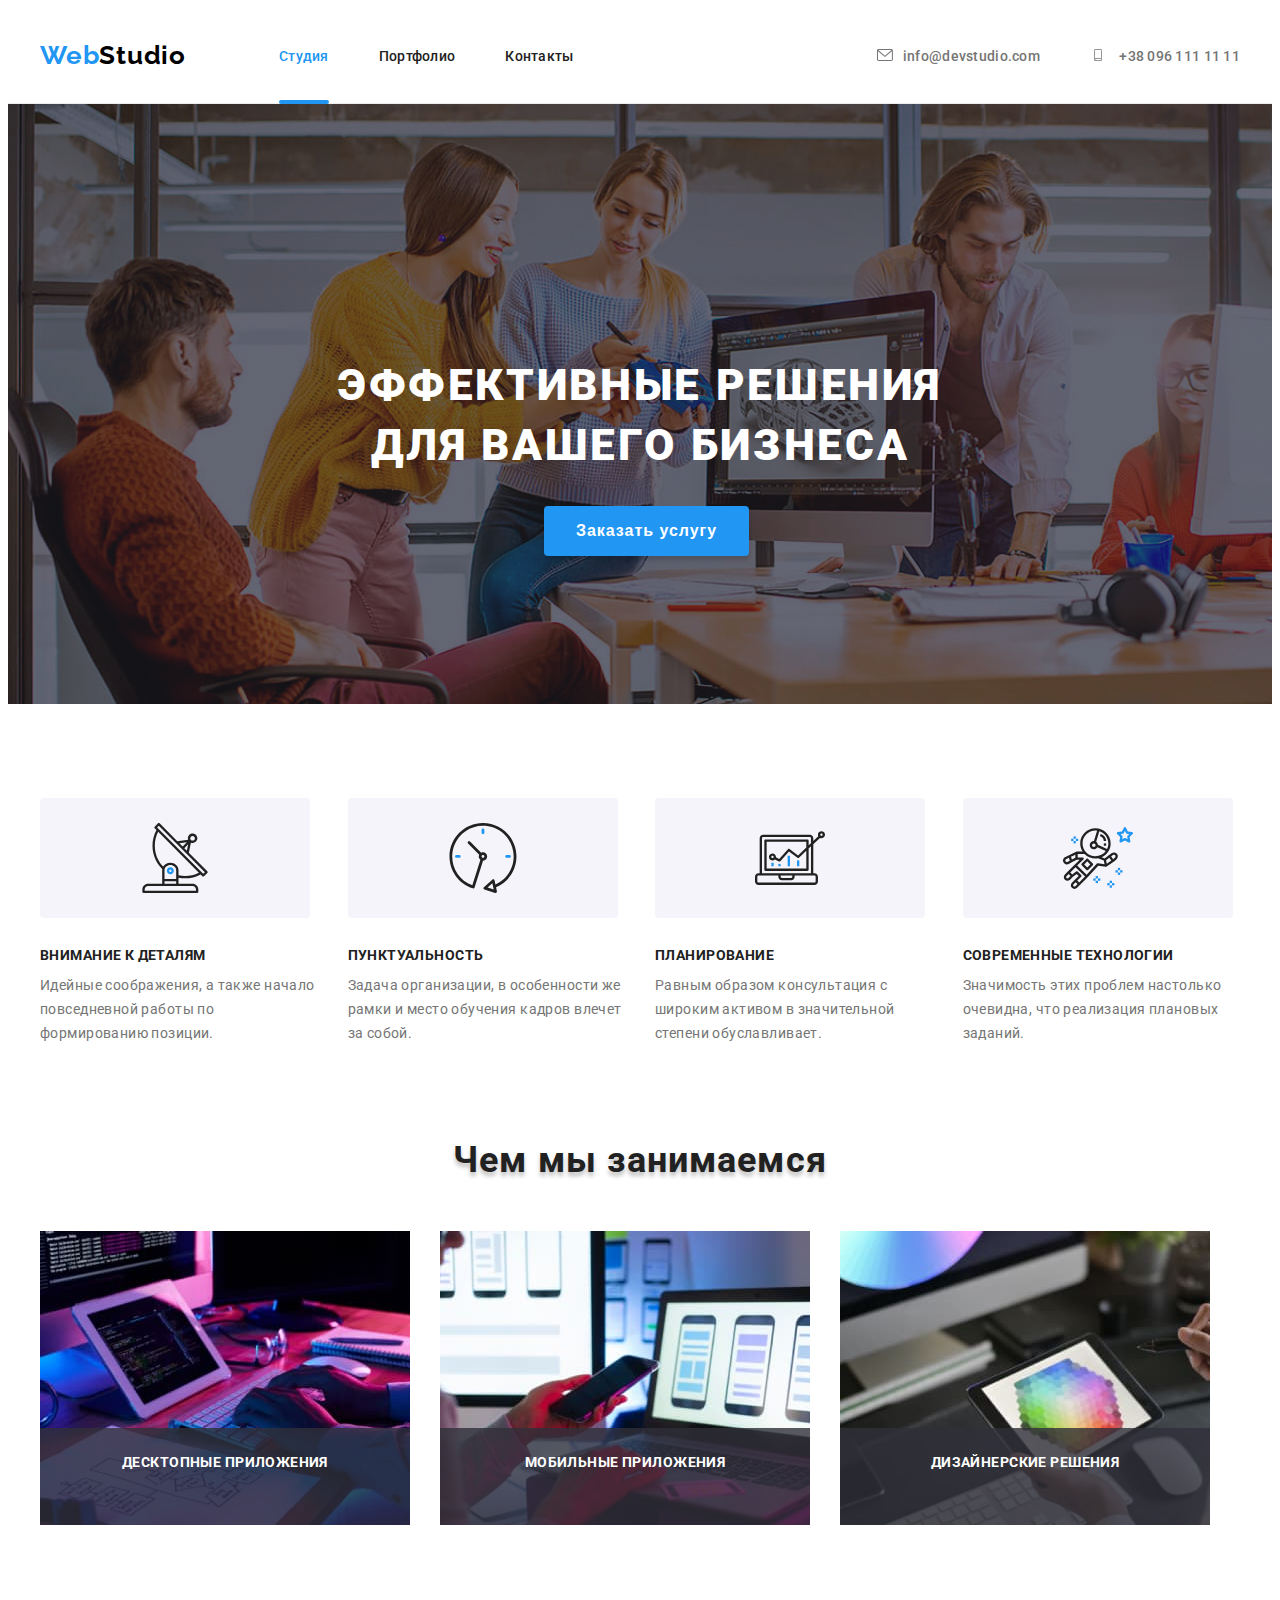
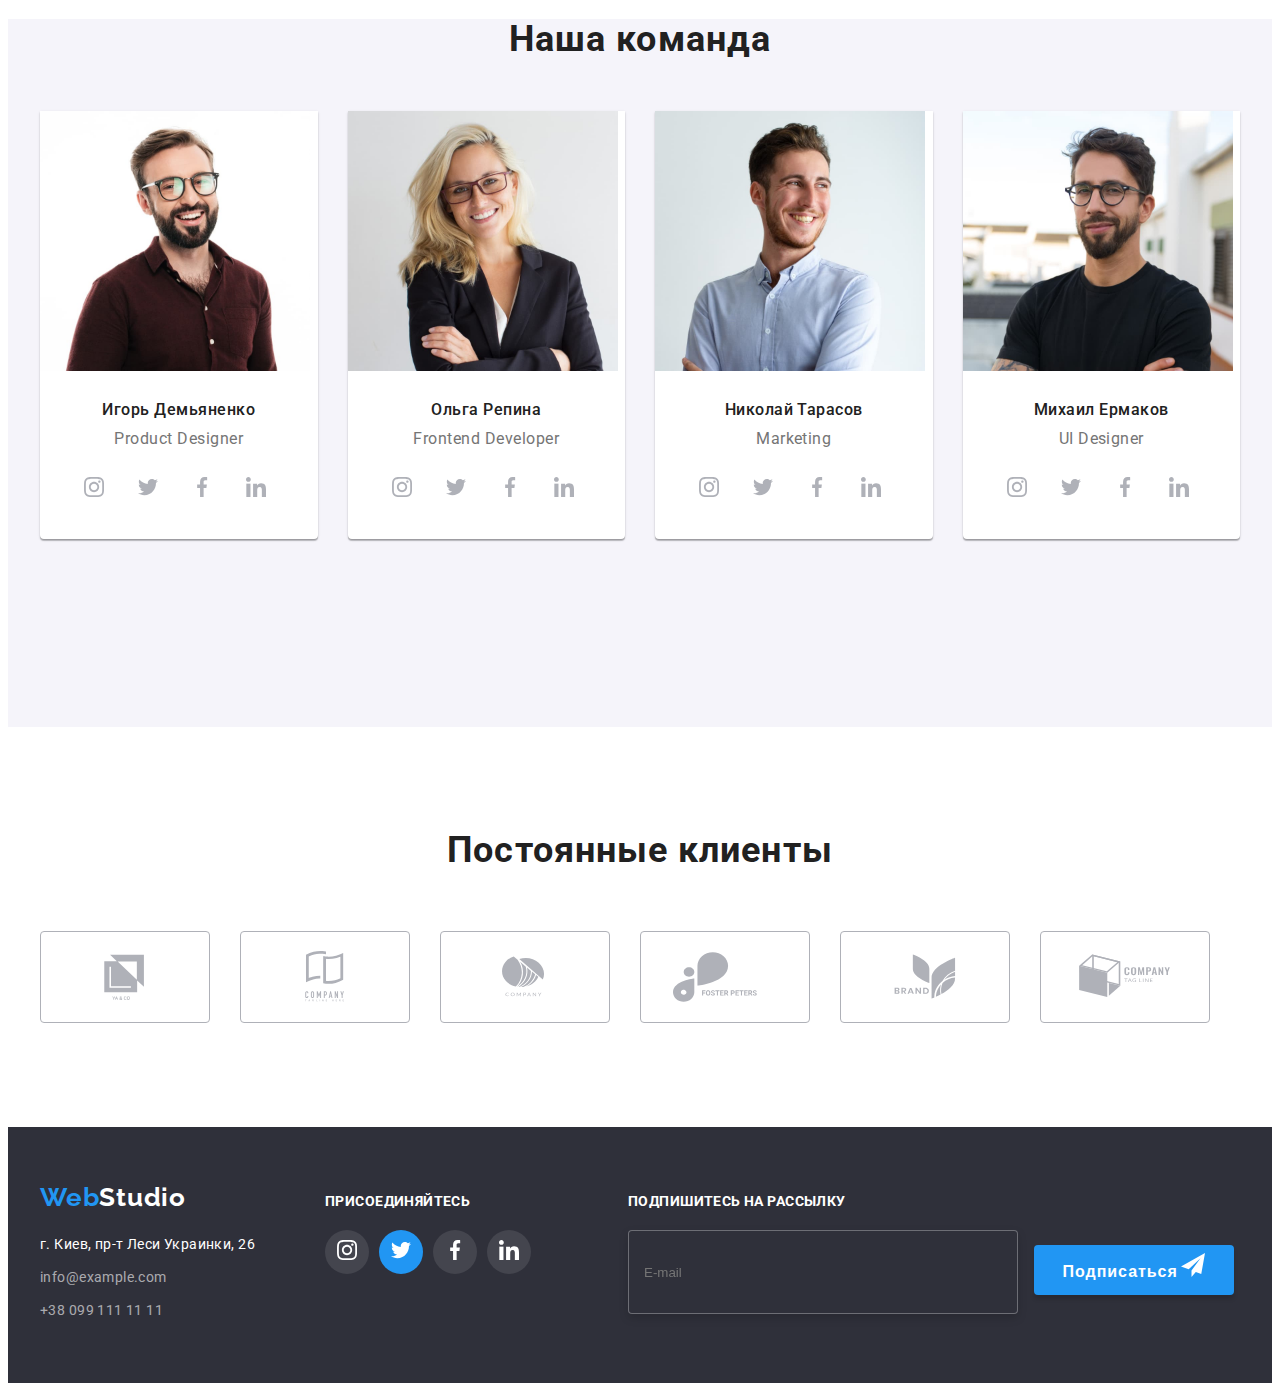
==== index.html @ 4152a985 "adding files" ====
<!DOCTYPE html>
<html lang="ru">
<head>
    <meta charset="UTF-8">
    <meta http-equiv="X-UA-Compatible" content="IE=edge">
    <meta name="viewport" content="width=device-width, initial-scale=1.0">
    <title>Web Studio</title>
<link rel="preconnect" href="https://fonts.gstatic.com">
<link 
    href="https://fonts.googleapis.com/css2?family=Raleway:wght@700&family=Roboto:wght@400;500;700;900&display=swap"
    rel="stylesheet">
    <link rel="stylesheet" href="https://cdnjs.cloudflare.com/ajax/libs/modern-normalize/1.1.0/modern-normalize.min.css"
        
    integrity="sha512-wpPYUAdjBVSE4KJnH1VR1HeZfpl1ub8YT/NKx4PuQ5NmX2tKuGu6U/JRp5y+Y8XG2tV+wKQpNHVUX03MfMFn9Q=="
    crossorigin="anonymous" referrerpolicy="no-referrer" />
    
<link rel="stylesheet" href="./css/styles.css">

</head>

<body>
    <!--HEADER-->
    <div class="page-header">
        <div class="container">
            <header class="header">
                <nav class="main-nav navigation">
                    <a target="_self" class="logo-text link " href="index.html"><span class="logo-color">Web</span>Studio</a>
        
                    <ul class="list menu">
                        <li class="menu-item">
                            <a target="_self" class="menu-link link current portfolio" href="index.html">Студия</a>
                        </li>
                        <li class="menu-item">
                            <a target="_self" class="menu-link link" href="portfolio.html">Портфолио</a>
                        </li>
                        <li class="menu-item">
                            <a target="_self" class="menu-link link" href="#footer">Контакты</a>
                        </li>
        
                    </ul>
        
        
                    <ul class="menu-header-contacts list">
                        
                        <li>
                            <a class="header-contacts menu-header-contacts-email link" href="mailto:info@devstudio.com"><svg
                                    class="contact-icons list" width="16" height="12" style="">
                                    <use href="./images/sprite.svg#icon-list"></use>
                                </svg><span>info@devstudio.com</span>
                            </a>
                            
                        </li>

                        <li>
                            <a class="header-contacts link" href="tel:+380961111111"><svg class="contact-icons list" width="16" height="12"><use href="./images/sprite.svg#icon-smartphone"></use></svg>
                                <span>+38 096 111 11 11</span></a>
                        </li>
                    </ul>
        
        
                </nav>
        
        
            </header>
        </div>

    </div>
    

    <main>
        <!--HEROUS-->
        <div class="herous-background">
            <div class="container">
                <section class="hero">
                    <div class="hero-middle">
                        <h1 class="main-slogan">ЭФФЕКТИВНЫЕ РЕШЕНИЯ ДЛЯ ВАШЕГО БИЗНЕСА</h1>
                        <button class="modal-btn" type="button" data-modal-open>Заказать услугу</button>
                    </div>
                </section>
            
            </div>
        </div>
        
        <!--OUR DISTINCTIVE FEATURES-->
        <div class="container">
            <section>
                <div>
                    <h2 class="visually-hidden">Наши преимущества</h2>
                    <ul class="list features-list">
                        
                        
                        <li class="features-list-item">
                            <div class="features-icon">
                                <svg class="features-icon-1" width="70" height="70" >
                                    <use href="./images/sprite.svg#icon-antenna-1"></use>
                                </svg>
                            </div>
                            <h3 class="features-title">внимание к деталям</h3>
                            <p class="features-text">Идейные соображения, а также начало повседневной работы по формированию позиции.</p>
                        </li>
                        <li class="features-list-item">
                            <div class="features-icon">
                                <svg class="features-icon-1" width="70" height="70">
                                    <use href="./images/sprite.svg#icon-clock-1"></use>
                                </svg>
                            </div>
                            <h3 class="features-title">пунктуальность</h3>
                            <p class="features-text">Задача организации, в особенности же рамки и место обучения кадров влечет за собой.</p>
                        </li>
                        <li class="features-list-item">
                            <div class="features-icon">
                                <svg class="features-icon-1" width="70" height="70">
                                    <use href="./images/sprite.svg#icon-diagram-1"></use>
                                </svg>
                            </div>
                            <h3 class="features-title">планирование</h3>
                            <p class="features-text">Равным образом консультация с широким активом в значительной степени обуславливает.</p>
                        </li>
                        <li class="features-list-item">
                            <div class="features-icon">
                                <svg class="features-icon-1" width="70" height="70">
                                    <use href="./images/sprite.svg#icon-astronaut-1"></use>
                                </svg>
                            </div>
                            <h3 class="features-title">современные технологии</h3>
                            <p class="features-text">Значимость этих проблем настолько очевидна, что реализация плановых заданий.</p>
                        </li>
                    </ul>
                </div>
            </section>

        </div>

        <div class="container">
            <section>
                <!--WHAT WE ARE DOING-->
                <div>
                    <h2 class="activity">Чем мы занимаемся</h2>
                    <ul class="list activity-list">
                        <li class="activity-list-item">
                            <a href="#" class="activity-link link">
                                <div class="activity-front">
                                    <img src="./images/what-are-we-doing/left.jpg" alt="Человек печатает на клавиатуре" width="370" height="294">
                                    <p class="activity-overlay-text">десктопные приложения</p>
                                </div>
                            </a>
                        </li>
                        <li class="activity-list-item">
                            <a href="#" class="activity-link link">
                                <div class="activity-front">
                                    <img src="./images/what-are-we-doing/middle.jpg" alt="Человек держит в руках телефон" width="370" height="294">
                                    <p class="activity-overlay-text">мобильные приложения</p>

                                </div>
                            </a>

                        </li>
                        <li class="activity-list-item">
                            <a href="#" class="activity-link link">
                                <div class="activity-front">
                                    <img src="./images/what-are-we-doing/right.jpg" alt="Человек держит в руках планшет" width="370" height="294">
                                    <p class="activity-overlay-text">дизайнерские решения</p>
                                </div>
                            </a>
                        </li>
                    </ul>
                </div>
            
            </section>
        </div>

        
            <section class="employees">
                <!--OUR TEAM-->
                <div class="container">
                    <h2 class="our-team-tittle">Наша команда</h2>
                    <ul class="masters-list list">
                        <li class="masters-list-item">
                            <img src="./images/our-team/1.jpg" alt="мужчина в очках" width="270" height="260">
                            <h3 class="our-team-name">Игорь Демьяненко</h3>
                            <p class="our-team-post" lang="en">Product Designer</p>
                            <ul class="list our-team-social-social">
                                <li class="our-team-social-link">
                                    <a href="#" class="our-team-social-link">
                                        <svg class="our-team-social-link-icon">
                                            <use href="./images/sprite.svg#icon-instagram-2"></use>
                                        </svg>
                                    </a>
                                </li>
                                <li class="our-team-social-link">
                                    <a href="#" class="our-team-social-link">
                                        <svg class="our-team-social-link-icon">
                                            <use href="./images/sprite.svg#icon-twitter-1"></use>
                                        </svg>
                                    </a>
                                </li>
                                <li class="our-team-social-link">
                                    <a href="#" class="our-team-social-link">
                                        <svg class="our-team-social-link-icon">
                                            <use href="./images/sprite.svg#icon-facebook-1"></use>
                                        </svg>
                                    </a>
                                </li>
                                <li class="our-team-social-link">
                                    <a href="#" class="our-team-social-link">
                                        <svg class="our-team-social-link-icon">
                                            <use href="./images/sprite.svg#icon-linkedin-1"></use>
                                        </svg>
                                    </a>
                                </li>
                            
                            </ul>
                        </li>

                        <li class="masters-list-item">
                            <img src="./images/our-team/2.jpg" alt="девушка в очках" width="270" height="260">
                            <h3 class="our-team-name">Ольга Репина</h3>
                            <p class="our-team-post" lang="en">Frontend Developer</p>
                            <ul class="list our-team-social-social">
                                <li class="our-team-social-link">
                                    <a href="#" class="our-team-social-link">
                                        <svg class="our-team-social-link-icon">
                                            <use href="./images/sprite.svg#icon-instagram-2"></use>
                                        </svg>
                                    </a>
                                </li>
                                <li class="our-team-social-link">
                                    <a href="#" class="our-team-social-link">
                                        <svg class="our-team-social-link-icon">
                                            <use href="./images/sprite.svg#icon-twitter-1"></use>
                                        </svg>
                                    </a>
                                </li>
                                <li class="our-team-social-link">
                                    <a href="#" class="our-team-social-link">
                                        <svg class="our-team-social-link-icon">
                                            <use href="./images/sprite.svg#icon-facebook-1"></use>
                                        </svg>
                                    </a>
                                </li>
                                <li class="our-team-social-link">
                                    <a href="#" class="our-team-social-link">
                                        <svg class="our-team-social-link-icon">
                                            <use href="./images/sprite.svg#icon-linkedin-1"></use>
                                        </svg>
                                    </a>
                                </li>
                            
                            </ul>
                        </li>
                        <li class="masters-list-item">
                            <img src="./images/our-team/3.jpg" alt="мужчина в голубой рубашке" width="270" height="260">
                            <h3 class="our-team-name">Николай Тарасов</h3>
                            <p class="our-team-post" lang="en">Marketing</p>
                            <ul class="list our-team-social-social">
                                <li class="our-team-social-link">
                                    <a href="#" class="our-team-social-link">
                                        <svg class="our-team-social-link-icon">
                                            <use href="./images/sprite.svg#icon-instagram-2"></use>
                                        </svg>
                                    </a>
                                </li>
                                <li class="our-team-social-link">
                                    <a href="#" class="our-team-social-link">
                                        <svg class="our-team-social-link-icon">
                                            <use href="./images/sprite.svg#icon-twitter-1"></use>
                                        </svg>
                                    </a>
                                </li>
                                <li class="our-team-social-link">
                                    <a href="#" class="our-team-social-link">
                                        <svg class="our-team-social-link-icon">
                                            <use href="./images/sprite.svg#icon-facebook-1"></use>
                                        </svg>
                                    </a>
                                </li>
                                <li class="our-team-social-link">
                                    <a href="#" class="our-team-social-link">
                                        <svg class="our-team-social-link-icon">
                                            <use href="./images/sprite.svg#icon-linkedin-1"></use>
                                        </svg>
                                    </a>
                                </li>
                            
                            </ul>
                        </li>
                        <li class="masters-list-item">
                            <img src="./images/our-team/4.jpg" alt="мужчина в очках и футболке" width="270" height="260">
                            <h3 class="our-team-name">Михаил Ермаков</h3>
                            <p class="our-team-post" lang="en">UI Designer</p>
                            <ul class="list our-team-social-social">
                                <li class="our-team-social-link">
                                    <a href="#" class="our-team-social-link">
                                        <svg class="our-team-social-link-icon">
                                            <use href="./images/sprite.svg#icon-instagram-2"></use>
                                        </svg>
                                    </a>
                                </li>
                                <li class="our-team-social-link">
                                    <a href="#" class="our-team-social-link">
                                        <svg class="our-team-social-link-icon">
                                            <use href="./images/sprite.svg#icon-twitter-1"></use>
                                        </svg>
                                    </a>
                                </li>
                                <li class="our-team-social-link">
                                    <a href="#" class="our-team-social-link">
                                        <svg class="our-team-social-link-icon">
                                            <use href="./images/sprite.svg#icon-facebook-1"></use>
                                        </svg>
                                    </a>
                                </li>
                                <li class="our-team-social-link">
                                    <a href="#" class="our-team-social-link">
                                        <svg class="our-team-social-link-icon">
                                            <use href="./images/sprite.svg#icon-linkedin-1"></use>
                                        </svg>
                                    </a>
                                </li>
                            
                            </ul>
                        </li>
                        
                    </ul>
                </div>
            </section>

            <div class="container">
                <section>
                <!--REGULAR-CUSTOMERS-->
                <div class="regular-customers">
                    <h2 class="regular-customers-tittle">Постоянные клиенты</h2>
                    <ul class="list regular-customers-list">
                        <li>
                            <a href="">
                                <svg class="regular-customers-icon regular-customers-border" width="106" height="60"><use href="./images/sprite.svg#icon-ya-and-co"></use></svg>
                            </a>
                        </li>
                        <li>
                            <a href="">
                                <svg class="regular-customers-icon regular-customers-border" width="106" height="60"><use href="./images/sprite.svg#icon-company-tagline"></use></svg>

                            </a>
                        </li>
                        <li>
                            <a href="">
                                <svg class="regular-customers-icon regular-customers-border" width="106" height="60">
                                    <use href="./images/sprite.svg#icon-company-cirkle"></use>
                                </svg>
                            </a>
                        </li>
                        <li>
                            <a href="">
                                <svg class="regular-customers-icon regular-customers-border" width="106" height="60">
                                    <use class="box" href="./images/sprite.svg#icon-group"></use>
                                </svg>
                            </a>
                        </li>
                        <li>
                            <a href="">
                                <svg class="regular-customers-icon regular-customers-border" width="106" height="60">
                                    <use href="./images/sprite.svg#icon-brand">
                                </svg>
                            </a>
                        </li>
                        <li>
                            <a href="">
                                <svg class="regular-customers-icon regular-customers-border" width="106" height="60">
                                    <use href="./images/sprite.svg#icon-company-box">
                                </svg>
                            </a>
                        </li>
                    </ul>








                </div>
                    
                
                </section>

            </div>
            
        
        

    </main>

    <footer id="footer">
        <!--Contact Information-->
        
        <div class="footer-bg">
            <div class="footer-position">
                <div class="delajem-flex container ">
                    <div class="logo-and-contacts">
                        <div class="text-footer">
                            <a class="logo-text-footer link" href="index.html"><span class="logo-color">Web</span>Studio</a>
                
                            <address>
                
                                <ul class="list info-footer">
                
                                    <li class="info-footer-item"><a class="footer-adress-color link"
                                            href="https://goo.gl/maps/4jYSG3tw3BuYqJCy7"><span>г. Киев, пр-т
                                                Леси Украинки, 26</span></a></li>
                
                                    <li class="info-footer-item"><a class="footer-contacts link" href="mailto:">info@example.com</a>
                                    </li>
                
                                    <li class="info-footer-item"><a class="footer-contacts link" href="tel:+380991111111">+38 099 111 11
                                            11</a>
                                    </li>
                
                                </ul>
                
                            </address>
                
                        </div>
                    </div>
                
                    <div class="container-footer">
                        <h2 class="social-list-text">присоединяйтесь</h2>
                        <ul class="social-list-footer">
                            <li class="social-list-footer-link">
                                <a href="#" class="">
                                    <svg class="social-list-footer-icon" width="44" height="44">
                                        <use href="./images/sprite.svg#icon-instagram-2"></use>
                                    </svg>
                                </a>
                            </li>
                            <li class="social-list-footer-link twitter-footer">
                                <a href="#" class="">
                                    <svg class="social-list-footer-icon twitter-footer-icon" width="44" height="44">
                                        <use href="./images/sprite.svg#icon-twitter-1"></use>
                                    </svg>
                                </a>
                            </li>
                            <li class="social-list-footer-link">
                                <a href="#" class="">
                                    <svg class="social-list-footer-icon" width="44" height="44">
                                        <use href="./images/sprite.svg#icon-facebook-1"></use>
                                    </svg>
                                </a>
                            </li>
                            <li class="social-list-footer-link">
                                <a href="#" class="">
                                    <svg class="social-list-footer-icon" width="" height="">
                                        <use href="./images/sprite.svg#icon-linkedin-1"></use>
                                    </svg>
                                </a>
                            </li>
                
                        </ul>
                    </div>
                
                    <div class="footer-send-email">
                        <p class="footer-send-email-text">подпишитесь на рассылку</p>
                        <label class="footer-subscribe-section">
                            <input type="email" class="footer-send-email-input footer-input-text" name="user-name" placeholder="E-mail">
                            <button type="button" class="footer-send-email-button"><span class="footer-btn-text">Подписаться</span>
                                <svg class="footer-subscribe-icon">
                                    <use href="./images/sprite.svg#icon-icon-send"></use>
                                </svg>
                            </button>
                        </label>
                    </div>
                </div>

            </div>
            




        </div>
           
    
    </footer>

    <div class="backdrop is-hidden" data-modal>
        <div class="modal">
            <button type="button" class="close-btn" data-modal-close>
                <svg class="backdrop-modal-btn" width="" height="">
                    <use href="./images/sprite.svg#icon-Vector"></use>
                </svg>

            </button>
           
           
            <form action="#" class="modal-form">
                <p class="modal-form-head">Оставьте свои данные, мы вам перезвоним</p>
                <label class="modal-form-field">
                    Имя
                    <span class="modal-form-input-wrapper">
                        <input type="text" class="modal-form-input" name="user-name" title="Имя должно содержать символы кириллицы или латиницы" pattern="[a-zA-Zа-яёА-ЯЁ]+" minlength="2" required>
                        <svg class="modal-form-icon" width="" height="">
                            <use href="./images/sprite.svg#icon-Vector-5"></use>
                        </svg>
                    </span>
                    
                </label>
                <label class="modal-form-field">
                    Телефон
                    <span class="modal-form-input-wrapper">
                        <input type="tel" class="modal-form-input" name="user-name" 
                        pattern="[0-9]{3}[0-9]{2}-[0-9]-{2}" title="096-000-00-00" required>
                        <svg class="modal-form-icon" width="" height="">
                            <use href="./images/sprite.svg#icon-Vector-3"></use>
                        </svg>
                    </span>
                    
                </label>
                <label class="modal-form-field">
                     Почта
                    <span class="modal-form-input-wrapper ">
                        
                            <input type="email" class="modal-form-input" name="email">
                                <svg class="modal-form-icon" width="" height="">
                                    <use href="./images/sprite.svg#icon-Vector-4"></use>
                                </svg>
                    </span>
                    
                </label>
                <label class="modal-form-field">
                    Комментарий
                    <textarea class="modal-form-message" name="user-message" placeholder="Введите текст"></textarea>
                </label>
            
                    
                <input type="checkbox" class="modal-form-checkbox visually-hidden" id="accept-policy">
                <label for="accept-policy" class="modal-form-checkbox-label">Соглашаюсь с рассылкой и принимаю&nbsp;<a href="#" class="modal-form-label-link">Условия договора</a></label>

                <button type="submit" class="modal-form-btn"><span class="modal-form-btn-send">Отправить</span></button>
            

            </form>




        </div>
        
    </div>

    <script src="./js/modal.js"></script>
</body>


</html>
---- css/styles.css ----
:root {
  --main-font: "Roboto", sans-serif;
  --secondary-font: "Raleway", sans-serif;
  --basic-color: #212121;
  --accent-color: #2196f3;
}

h1,
h2,
h3,
h4,
h5,
h6,
p {
  margin-top: 0;
  margin-bottom: 0;
}

img {
  display: block;
  max-width: 100%;
  height: auto;
}

ul,
ol {
  margin-top: 0;
  margin-bottom: 0;
  padding-left: 0;
}

.list {
  list-style: none;
}

.link {
  text-decoration: none;
}

body {
  font-family: "Roboto", sans-serif;
}

.container {
  width: 1200px;
  margin-left: auto;
  margin-right: auto;
  padding-left: 15px;
  padding-right: 15px;
}

.border {
  border-bottom: 1px solid #eeeeee;
  box-sizing: border-box;
}

/*===Header==*/

.header {
  padding-top: 32px;
  padding-bottom: 32px;
}

.page-header {
  border-bottom: 1px solid #ececec;
}

.navigation {
  display: flex;
  align-items: center;
}
.menu {
  display: flex;
  align-items: center;
  margin-top: ;
}

.logo-text {
  font-family: var(--secondary-font);
  font-weight: 700;
  font-size: 26px;
  line-height: 1.19;
  /* identical to box height */
  letter-spacing: 0.03em;
  color: #000000;
  margin-right: 93px;
}

.logo-color {
  color: #2196f3;
}

.menu-link {
  font-weight: 500;
  font-size: 14px;
  line-height: 1.14;
  letter-spacing: 0.02em;

  color: #212121;
}

.menu-link.current {
  color: var(--accent-color);
}
.menu-link:hover,
.menu-link:focus {
  color: var(--accent-color);
  transition: transform 250ms cubic-bezier(0.4, 0, 0.2, 1);
}

.menu-item {
  margin-right: 50px;
}

.menu-header-contacts {
  display: flex;
  align-items: center;
  margin-left: auto;
}

.menu-header-contacts-email {
  padding-right: 50px;
}

.contact-icons {
  margin-right: 10px;
}

.header-contacts {
  font-weight: 500;
  font-size: 14px;
  line-height: 1.14;
  letter-spacing: 0.02em;
  color: #757575;
  padding-left: ; /*==150;==*/
}

.header-contacts:hover,
.header-contacts:focus {
  color: var(--accent-color);
  transition: transform 250ms cubic-bezier(0.4, 0, 0.2, 1);
}

.portfolio {
  position: relative;
}

.portfolio::after {
  position: absolute;
  bottom: -40px;
  content: "";
  background: #2196f3;
  display: block;
  width: 100%;
  height: 4px;
  border-radius: 2px;
}

/*====END HEADER====*/

/*====HEROUS====*/

.herous-background {
  background-color: ;
  background-image: linear-gradient(
      rgba(47, 48, 58, 0.4),
      rgba(47, 48, 58, 0.4)
    ),
    url(../images/header/bg.jpg);
  height: 600px;
  background-size: cover;
}

.hero-middle {
  display: block;
  flex-wrap: wrap;
  padding-top: 252px;
  padding-left: 252px;
}

.main-slogan {
  font-weight: 900;
  font-size: 44px;
  line-height: 1.36;
  /* or 136% */
  letter-spacing: 0.06em;
  text-transform: uppercase;
  color: #ffffff;
  width: 696px;
  text-align: center;
}

.modal-btn {
  background: #2196f3;
  box-shadow: 0px 4px 4px rgba(0, 0, 0, 0.15);
  border-radius: 4px;
  border: hidden;
  font-weight: 700;
  font-size: 16px;
  line-height: 1.87;
  /* identical to box height, or 187% */
  align-items: center;
  padding: 10px 32px;
  letter-spacing: 0.06em;
  cursor: pointer;
  justify-content: ;
  color: #ffffff;
  margin-left: 252px;
  margin-top: 30px;
}

/*===MODAL FORM===*/

.modal-form {
  padding: 40px;
  display: flex;
}

.modal-form {
  flex-direction: column;
}

.modal-form-head {
  font-family: Roboto;
  font-weight: 700;
  font-size: 20px;
  line-height: 1.15;
  text-align: center;
  letter-spacing: 0.03em;
  margin-bottom: 12px;

  color: #212121;
}

.modal-form-input-wrapper {
  position: relative;
  margin-top: 4px;
  display: block;
}

.modal-form-input {
  width: 100%;
  border: 1px solid rgba(33, 33, 33, 0.2);
  border-radius: 4px;
  height: 40px;
  padding-left: 42px;
  transition: transform 250ms cubic-bezier(0.4, 0, 0.2, 1);
}

.modal-form-input:focus {
  outline: none;
  border-color: #2196f3;
  transition: transform 250ms cubic-bezier(0.4, 0, 0.2, 1);

}

.modal-form-field {
  font-weight: 400;
  font-size: 12px;
  line-height: 1.66;
  /* identical to box height */
  letter-spacing: 0.01em;
  margin-bottom: 10px;
  position: relative;

  color: #757575;
}

.modal-form-input-link {
  display: flex;
  width: 18px;
  height: 18px;
  align-items: center;
  justify-content: center;
  border: inherit;
  background-color: #ffffff;
}

.modal-form-icon {
  display: block;
  width: 12px;
  height: 12px;
  position: absolute;
  top: 50%;
  left: 12px;
  transform: translateY(-50%);
  transition: transform 250ms cubic-bezier(0.4, 0, 0.2, 1);
}

.modal-form-input:focus + .modal-form-icon {
  fill: var(--accent-color);
  transition: transform 250ms cubic-bezier(0.4, 0, 0.2, 1);

}

.modal-form-message {
  width: 100%;
  height: 120px;
  margin-top: 4px;
  border: 1px solid rgba(33, 33, 33, 0.2);
  border-radius: 4px;
  padding: 12px 16px;
  resize: none;
}

.modal-form-message {
  outline: none;
  border-color: var(--accent-color);
  transform 250ms cubic-bezier(0.4, 0, 0.2, 1);
}

.modal-form-message::placeholder{
  color: #ffffff;
}

.modal-form-message::focus{
  outline: none;
  border-color: var(--accent-color);
  transition: transform 250ms cubic-bezier(0.4, 0, 0.2, 1);

}

.modal-form-checkbox:checked + .modal-form-checkbox-label::before{
  background-image: url(../images/svg/svg-icons/icon\ check.svg) ;
  width: 16px;
  height: 15px;
  border: inherit;
  outline: 2px solid rgb(64, 64, 114);

  
}

.visually-hidden {
  position: absolute !important;
  clip: rect(1px 1px 1px 1px); /* IE6, IE7 */
  clip: rect(1px, 1px, 1px, 1px);
  padding: 0 !important;
  border: 0 !important;
  height: 1px !important;
  width: 1px !important;
  overflow: hidden;
}

.modal-form-checkbox:focus + .modal-form-checkbox-label::before{
  outline: 2px solid rgb(143, 143, 219);
  transition: transform 250ms cubic-bezier(0.4, 0, 0.2, 1);

}


.modal-form-checkbox-label::before{
  display: block;
  width: 16px;
  height: 15px;
  border: 1px solid #303030;  
  cursor: pointer;
  content: "";
  margin-right: 10px;
} 

.modal-form-checkbox-label{
  display: flex;
  font-size: 12px;
  align-items: center;
  margin-bottom: 20px;

}

.modal-form-btn{
  position: relative;
  left: 50%;
  transform: translate(-50%,0);
  background: #2196F3;
  box-shadow: 0px 4px 4px rgba(0, 0, 0, 0.15);
  width: 200px;
  height: 50px;
  border-radius: 4px;
  border: inherit;
}

.modal-form-btn-send{
  font-style: 400;
  font-weight: bold;
  font-size: 16px;
  line-height:1.85;
  /* identical to box height, or 187% */
  letter-spacing: 0.06em;

  color: #FFFFFF;
}




/*====END HEROUS====*/

/*====MAIN SECTION====*/

/*====FEATURES SECTION====*/

.features-list {
  display: flex;
  flex-wrap: wrap;
  margin-left: -30px;
}

.features-icon {
  display: flex;
  align-items: center;
  justify-content: center;
  width: 270px;
  height: 120px;
  background: #f5f4fa;
  border-radius: 4px;
}

.features-icon-1 {
}

.features-list-item {
  flex-basis: calc(100% / 4 - 30px);
  margin-left: 30px;
  margin-top: 94px;
}

.features-title {
  margin-top: 30px;
  font-weight: 700;
  font-size: 14px;
  line-height: 1.14;
  letter-spacing: 0.03em;
  text-transform: uppercase;

  color: #212121;
}

.features-text {
  font-weight: 400;
  font-size: 14px;
  line-height: 1.71;
  /* or 171% */
  letter-spacing: 0.03em;
  margin-top: 10px;

  color: #757575;
}

/*====END FEATURES SECTION====*/

/*====WHAT WE ARE DOING====*/

.activity-list {
  display: flex;
  margin-left: -30px;
  margin-top: -50px;
}

.activity-list-item {
  flex-basis: calc((100%-90px) / 3);
  margin-left: 30px;
  margin-top: 50px;
  display: block;
}

.activity {
  position: relative;
  font-weight: 700;
  font-size: 36px;
  line-height: 1.16;
  text-align: center;
  letter-spacing: 0.03em;
  margin-bottom: 50px;
  margin-top: 94px;

  color: #212121;
  text-shadow: 0px 4px 4px rgba(0, 0, 0, 0.25);
}

.activity-link {
}

.activity-front {
  position: relative;
}

.activity-overlay-text {
  background: rgba(47, 48, 58, 0.8);

  font-weight: 700;
  font-size: 14px;
  line-height: 1.14;
  text-align: center;
  letter-spacing: 0.03em;
  text-transform: uppercase;

  color: #ffffff;

  position: absolute;
  height: 100%;
  width: 100%;
  overflow: auto;
  padding-top: 27px;

  bottom: 0;
  left: 0;
  height: 70px;
  width: 370px;
}

/*====OUR TEAM SECTION====*/

.employees {
  background-color: #f5f4fa;
  height: 708px;
}

.masters-list {
  display: flex;
  flex-wrap: wrap;
  margin-left: -30px;
  margin-top: -50px;
}

.masters-list-item {
  flex-basis: calc((100% - 120px) / 4);
  margin-left: 30px;
  margin-top: 50px;
  box-shadow: 0px 1px 3px rgba(0, 0, 0, 0.12), 0px 1px 1px rgba(0, 0, 0, 0.14),
    0px 2px 1px rgba(0, 0, 0, 0.2);
  border-radius: 0px 0px 4px 4px;
  background-color: #ffffff;
  height: 428px;
}

.our-team-tittle {
  font-weight: 700;
  font-size: 36px;
  line-height: 1.16;
  text-align: center;
  letter-spacing: 0.03em;
  margin-bottom: 50px;
  margin-top: 94px;

  color: #212121;
}

.our-team-name {
  font-weight: 500;
  font-size: 16px;
  line-height: 1.18;
  /* identical to box height */
  text-align: center;
  letter-spacing: 0.03em;
  padding-top: 30px;

  color: #212121;
}

.our-team-post {
  font-weight: 400;
  font-size: 16px;
  line-height: 1.18;
  /* identical to box height */
  text-align: center;
  letter-spacing: 0.03em;
  padding-top: 10px;

  color: #757575;
}

.our-team-social-social {
  display: flex;
  margin-top: 16px;
  width: 206px;
  margin-left: 32px;
  justify-content: space-between;
}
.our-team-social-link-icon {
  width: 20px;
  height: 20px;
  fill: #afb1b8;
}

.our-team-social-link {
  display: flex;
  width: 44px;
  height: 44px;
  align-items: center;
  justify-content: center;
  border-radius: 50%;
  background-color: #ffffff;
}

.our-team-social-link:hover,
.our-team-social-link:focus {
  background-color: #2196f3;
  transition: transform 250ms cubic-bezier(0.4, 0, 0.2, 1);
}

.our-team-social-link :hover .our-team-social-link-icon,
.our-team-social-link:focus .our-team-social-link-icon {
  fill: white;
  transition: transform 250ms cubic-bezier(0.4, 0, 0.2, 1);
}

.regular-customers-tittle {
  font-style: var(--main-font);
  font-style: normal;
  font-weight: 700;
  font-size: 36px;
  line-height: 1.66;
  text-align: center;
  letter-spacing: 0.03em;
  margin-top: 94px;

  color: #212121;
}

.regular-customers-list {
  display: flex;
  flex-wrap: wrap;
  margin-left: -30px;
  margin-top: 50px;
}

.regular-customers-icon {
  border: hidden;
  box-sizing: border-box;
  border-radius: 4px;
  text-align: center;
  padding: 16px 32px;
  margin-left: 30px;
}

.regular-customers-border {
  width: 170px;
  height: 92px;
  border: 1px solid #afb1b8;
  box-sizing: border-box;
  border-radius: 4px;
}

/*====END OUR TEAM SECTION====*/

/*==PORTFOLIO MAIN==*/

.buttons-list {
  display: flex;
  justify-content: center;
  align-items: center;
  margin-top: 94px;
}

.border {
  border-bottom: 1px solid #eeeeee;
  box-sizing: border-box;
  height: 484px;
}

.images-list {
  display: flex;
  flex-wrap: wrap;
  margin: 50px;
  margin-left: -30px;
}

.images-list-item {
  flex-basis: calc((100%-90px) / 3 - 30px);
  margin-top: 30px;
  margin-left: 30px;
}

.images-list-item:hover {
  box-shadow: 0px 1px 1px rgba(0, 0, 0, 0.12), 0px 4px 4px rgba(0, 0, 0, 0.06),
    1px 4px 6px rgba(0, 0, 0, 0.16);
  transition: transform 250ms cubic-bezier(0.4, 0, 0.2, 1);
}

.portfolio-list-btn {
  font-weight: 500;
  font-size: 16px;
  line-height: 1.62;
  /* identical to box height, or 162% */
  text-align: center;
  letter-spacing: 0.03em;
  cursor: pointer;
  background: #f5f4fa;
  border-radius: 4px;
  border: hidden;
  color: var(--basic-color);
  margin-left: 8px;
  padding: 6px 22px;
}

.portfolio-list-btn:hover,
.portfolio-list-btn:focus {
  background-color: var(--accent-color);
  color: #ffffff;
  box-shadow: 0px 3px 1px rgba(0, 0, 0, 0.1), 0px 1px 2px rgba(0, 0, 0, 0.08),
    0px 2px 2px rgba(0, 0, 0, 0.12);
  border-radius: 4px;
  transition: transform 250ms cubic-bezier(0.4, 0, 0.2, 1);
}

.portfolio-tittle {
  margin-top: 20px;
  height: 36px;
  padding-left: 30px;
}

.portfolio-item-text {
  padding-top: 4px;
  margin-bottom: 94px;
  padding-left: 30px;
}

.images-list-item {
  display: block;
}

.team-img-wrapper {
  position: relative;
  overflow: hidden;
}

.overlay {
  background-color: rgba(33, 150, 243, 0.9);

  font-weight: 400;
  font-size: 18px;
  line-height: 1.55;
  /* or 156% */
  letter-spacing: 0.03em;

  color: #ffffff;

  padding-left: 24px;
  padding-top: 63px;
  padding-right: 24px;
  padding-bottom: 63px;
  position: absolute;
  top: 0;
  left: 0;
  height: 100%;
  width: 100%;
  overflow: auto;

  transform: translateY(100%);
  transition: transform 250ms cubic-bezier(0.4, 0, 0.2, 1);
}

.team-list-link-wrapper:hover .overlay,
.team-list-link-wrapper:focus .overlay {
  transform: translateX(0%);
  transition: transform 250ms cubic-bezier(0.4, 0, 0.2, 1);

}

.team-list-link-wrapper {
  color: #000000;
}

/*==END PORTFOLIO MAIN==*/

/*====FOOTER====*/

.footer-bg {
  background: #2f303a;
  margin-top: 100px;
}

.text-footer {
  padding-top: 55px;
}

.info-footer {
  margin-top: 20px;
}

.info-footer-item:not(:last-child) {
  padding-bottom: 9px;
}

.logo-text-footer {
  font-family: var(--secondary-font);
  font-style: normal;
  font-weight: 700;
  font-size: 26px;
  line-height: 1.19;
  /* identical to box height */
  letter-spacing: 0.03em;
  color: #ffffff;
}

.footer-adress-color {
  font-style: normal;
  font-weight: 400;
  font-size: 14px;
  line-height: 1.71;
  /* or 171% */
  letter-spacing: 0.03em;

  color: #ffffff;
}

.footer-contacts {
  font-style: normal;
  font-size: 14px;
  line-height: 1.71;
  /* or 171% */
  letter-spacing: 0.03em;
  margin-top: 20px;

  color: rgba(255, 255, 255, 0.6);
}

.social-list {
  display: flex;
  justify-content: space-between;
  width: 206px;
  margin: 0 auto;
}

.social-list__icon {
  width: 44px;
  height: 44px;
}

.social-list__item-link:hover,
.social-list__item-link:focus {
  background-color: #2196f3;
  transition: transform 250ms cubic-bezier(0.4, 0, 0.2, 1);
}

.social-list__item-link:hover .social-list__item-icon,
.social-list__item-link:focus .social-list__item-icon {
  fill: #2196f3;
  transition: transform 250ms cubic-bezier(0.4, 0, 0.2, 1);
}

.delajem-flex {
  display: flex;
  margin-left: wra;
}

.social-list-text {
  font-weight: 700;
  font-size: 14px;
  line-height: 1.14;
  letter-spacing: 0.03em;
  text-transform: uppercase;

  color: #ffffff;
}

.container-footer {
  display: block;
  margin-left: 70px;
  margin-top: 67px;
}

.social-list-footer {
  display: flex;
  margin-top: 20px;
  width: 206px;
  justify-content: space-between;
}

.social-list-footer-link {
  display: flex;
  width: 44px;
  height: 44px;
  align-items: center;
  justify-content: center;
  border-radius: 50%;
  background: rgba(255, 255, 255, 0.1);
}

.social-list-footer-icon {
  width: 20px;
  height: 20px;
  fill: white;
}

.twitter-footer {
  background-color: #2196f3;
}

.twitter-footer-icon {
  fill: white;
}

.backdrop {
  position: fixed;
  top: 0;
  left: 0;
  width: 100vw;
  height: 100vh;
  background-color: rgba(0, 0, 0, 0.2);
  transition: opacity 700ms cubic-bezier(0.4, 0, 0.2, 1),
    visibility 700ms cubic-bezier(0.4, 0, 0.2, 1);
}

.modal {
  position: absolute;
  left: 50%;
  top: 50%;
  width: 528px;
  height: 580px;
  background-color: #ffffff;
  transform: translate(-50%, -50%);
}

.close-btn {
  position: absolute;
  width: 30px;
  height: 30px;
  border-radius: 50%;
  border: 1px solid rgba(0, 0, 0, 0.1);
  background-color: transparent;
  cursor: pointer;
  top: 8px;
  right: 8px;
  padding: 0;
}

.backdrop-modal-btn {
  fill: #000000;
  width: 11px;
  height: 11px;
}

.is-hidden {
  opacity: 0;
  visibility: hidden;
  pointer-events: none;
}

.footer-send-email{
  display: block;
  margin-top: 67px;
  margin-left: 97px;
}

.footer-send-email-text{
  font-style: 400;
  font-weight: bold;
  font-size: 14px;
  line-height: 1.14;
  letter-spacing: 0.03em;
  text-transform: uppercase;
  color: #FFFFFF;
  

}

.footer-subscribe-section{
}


.footer-send-email-input{
  width: 358px;
  height: 50px;
  background-color: #2F303A;
  border: 1px solid rgba(255, 255, 255, 0.3);
  filter: drop-shadow(0px 4px 4px rgba(0, 0, 0, 0.15));
  border-radius: 4px;
  padding: 16px 15px;
  margin-top: 20px;

}

.footer-input-text{
  color: #ffffff;
}

.footer-input-text:focus{
outline: none;}


.footer-send-email-button{
  position: relative;
  background: #2196F3;
  box-shadow: 0px 4px 4px rgba(0, 0, 0, 0.15);
  border-radius: 4px;
  width: 200px;
  height: 50px;
  border: none;
  align-items: center;
  margin-left: 12px;
  cursor: pointer;

}


.footer-send-email-button:hover,
.footer-send-email-button:focus{
  transition: transform 250ms cubic-bezier(0.4, 0, 0.2, 1);

}

.footer-btn-text{
font-style: 400;
font-weight: bold;
font-size: 16px;
line-height: 1.87;
/* identical to box height, or 187% */
letter-spacing: 0.06em;

color: #FFFFFF;
}

.footer-subscribe-icon{
  width: 24px;
  height: 24px;
}

.footer-position{
  padding-bottom: 60px;
}
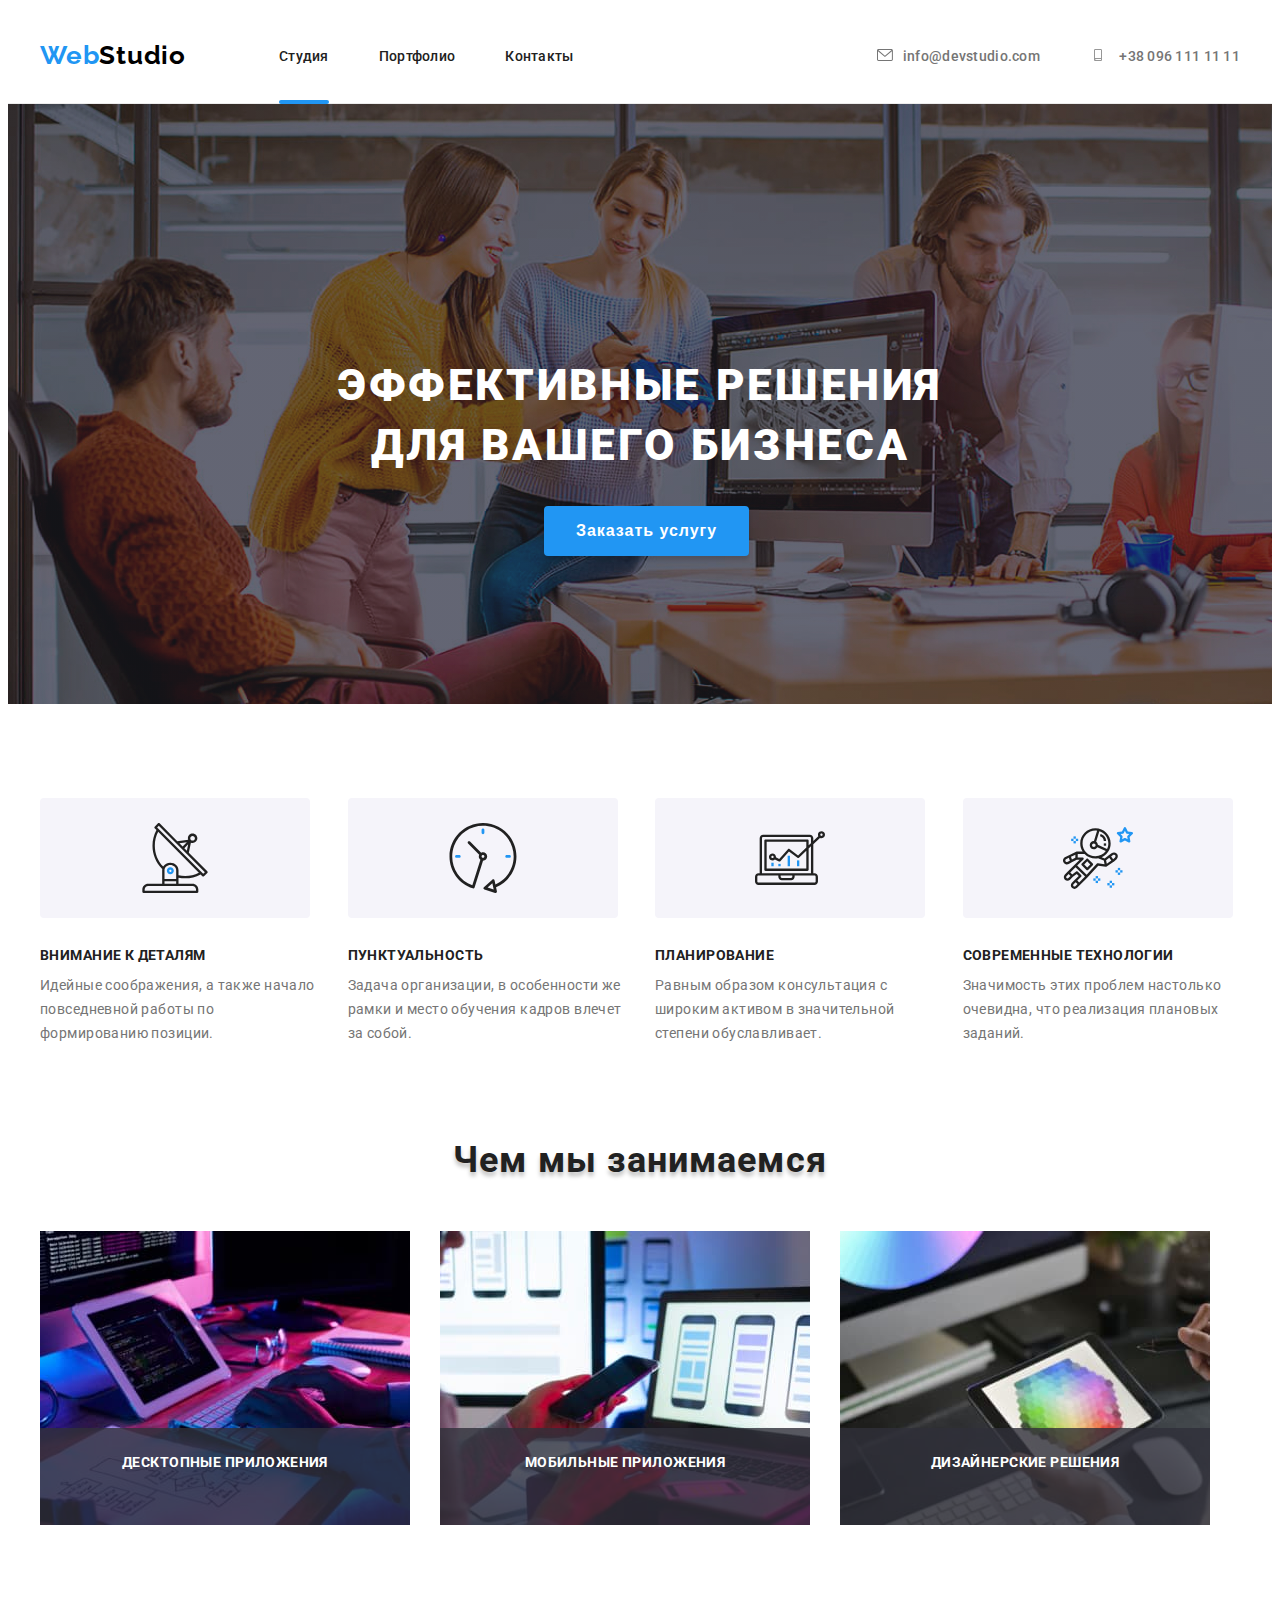
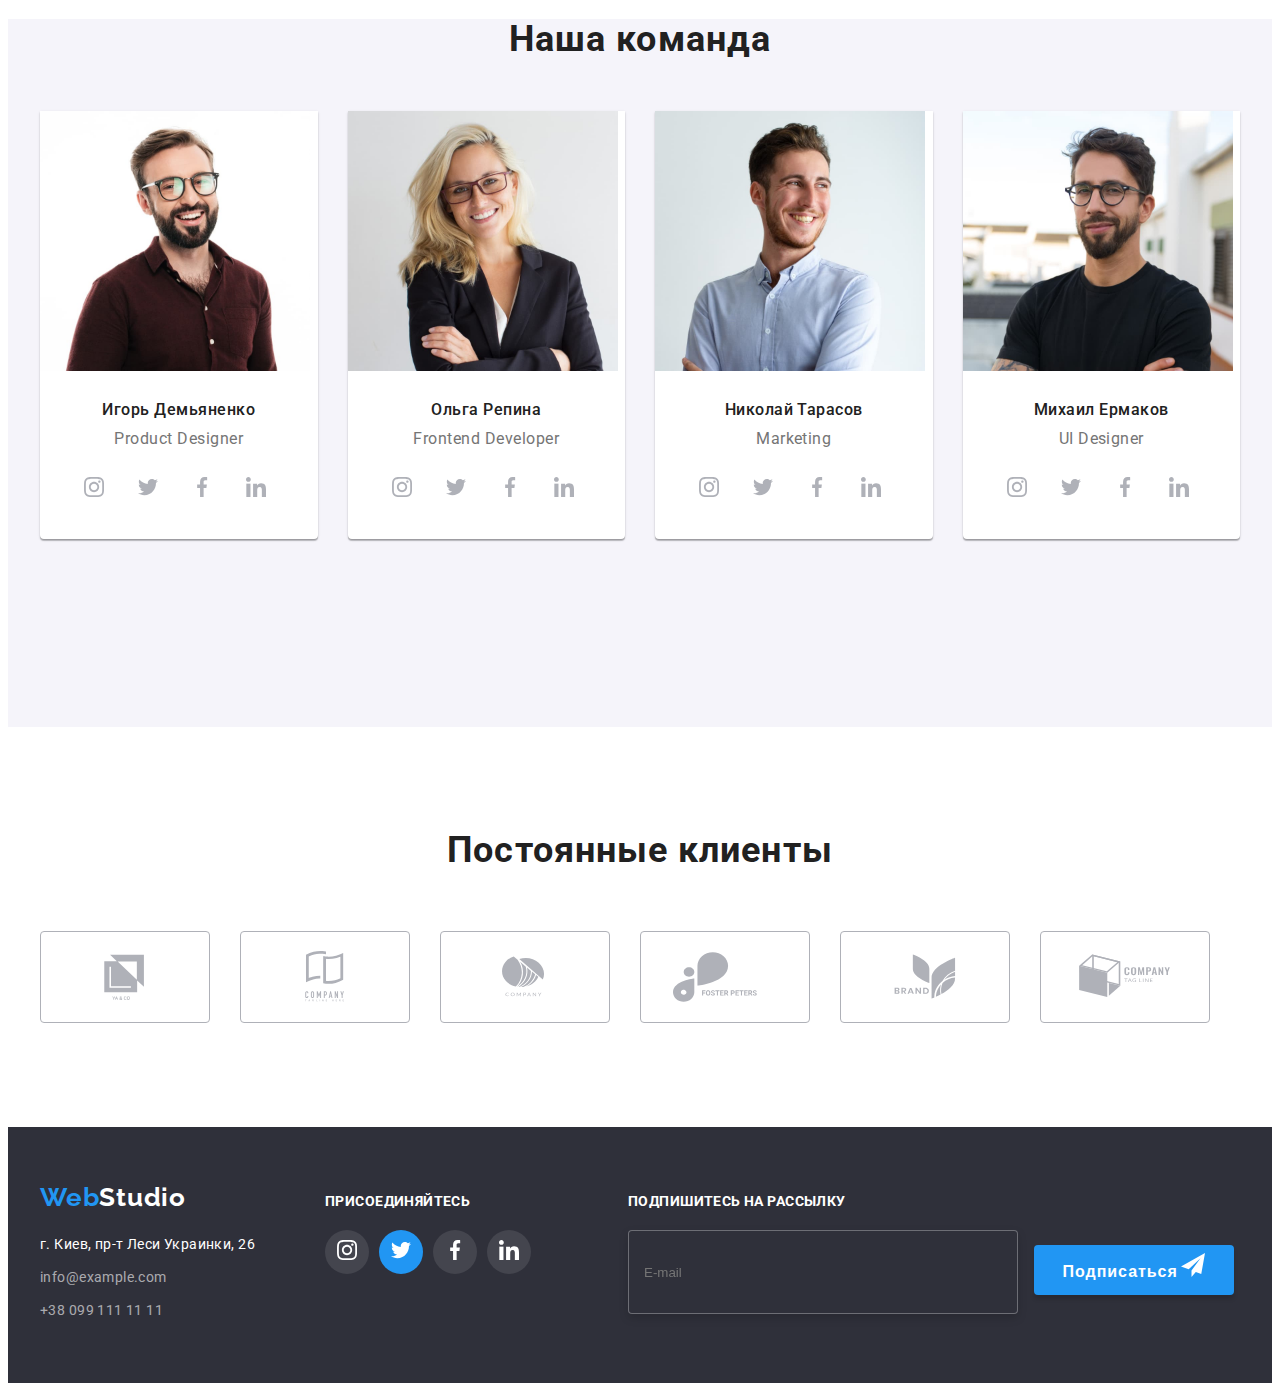
==== commit 6c249d37: "Adding new names by BEM methodology" ====
--- a/index.html
+++ b/index.html
@@ -14,7 +14,7 @@
     integrity="sha512-wpPYUAdjBVSE4KJnH1VR1HeZfpl1ub8YT/NKx4PuQ5NmX2tKuGu6U/JRp5y+Y8XG2tV+wKQpNHVUX03MfMFn9Q=="
     crossorigin="anonymous" referrerpolicy="no-referrer" />
     
-<link rel="stylesheet" href="./css/styles.css">
+<link rel="stylesheet" href="./css/main.min.css">
 
 </head>
 
@@ -26,15 +26,15 @@
                 <nav class="main-nav navigation">
                     <a target="_self" class="logo-text link " href="index.html"><span class="logo-color">Web</span>Studio</a>
         
-                    <ul class="list menu">
-                        <li class="menu-item">
-                            <a target="_self" class="menu-link link current portfolio" href="index.html">Студия</a>
-                        </li>
-                        <li class="menu-item">
-                            <a target="_self" class="menu-link link" href="portfolio.html">Портфолио</a>
-                        </li>
-                        <li class="menu-item">
-                            <a target="_self" class="menu-link link" href="#footer">Контакты</a>
+                    <ul class="menu list">
+                        <li class="menu__item">
+                            <a target="_self" class="menu__link link current portfolio" href="index.html">Студия</a>
+                        </li>
+                        <li class="menu__item">
+                            <a target="_self" class="menu__link link" href="portfolio.html">Портфолио</a>
+                        </li>
+                        <li class="menu__item">
+                            <a target="_self" class="menu__link link" href="#footer">Контакты</a>
                         </li>
         
                     </ul>
@@ -44,7 +44,7 @@
                         
                         <li>
                             <a class="header-contacts menu-header-contacts-email link" href="mailto:info@devstudio.com"><svg
-                                    class="contact-icons list" width="16" height="12" style="">
+                                    class="contact-icons list" width="16" height="12">
                                     <use href="./images/sprite.svg#icon-list"></use>
                                 </svg><span>info@devstudio.com</span>
                             </a>
@@ -86,44 +86,44 @@
             <section>
                 <div>
                     <h2 class="visually-hidden">Наши преимущества</h2>
-                    <ul class="list features-list">
+                    <ul class="list features">
                         
                         
-                        <li class="features-list-item">
-                            <div class="features-icon">
-                                <svg class="features-icon-1" width="70" height="70" >
+                        <li class="features__list-item">
+                            <div class="features__icon">
+                                <svg class="features-icon__1" width="70" height="70" >
                                     <use href="./images/sprite.svg#icon-antenna-1"></use>
                                 </svg>
                             </div>
-                            <h3 class="features-title">внимание к деталям</h3>
-                            <p class="features-text">Идейные соображения, а также начало повседневной работы по формированию позиции.</p>
-                        </li>
-                        <li class="features-list-item">
-                            <div class="features-icon">
-                                <svg class="features-icon-1" width="70" height="70">
+                            <h3 class="features__title">внимание к деталям</h3>
+                            <p class="features__text">Идейные соображения, а также начало повседневной работы по формированию позиции.</p>
+                        </li>
+                        <li class="features__list-item">
+                            <div class="features__icon">
+                                <svg class="features-icon__1" width="70" height="70">
                                     <use href="./images/sprite.svg#icon-clock-1"></use>
                                 </svg>
                             </div>
-                            <h3 class="features-title">пунктуальность</h3>
-                            <p class="features-text">Задача организации, в особенности же рамки и место обучения кадров влечет за собой.</p>
-                        </li>
-                        <li class="features-list-item">
-                            <div class="features-icon">
-                                <svg class="features-icon-1" width="70" height="70">
+                            <h3 class="features__title">пунктуальность</h3>
+                            <p class="features__text">Задача организации, в особенности же рамки и место обучения кадров влечет за собой.</p>
+                        </li>
+                        <li class="features__list-item">
+                            <div class="features__icon">
+                                <svg class="features-icon__1" width="70" height="70">
                                     <use href="./images/sprite.svg#icon-diagram-1"></use>
                                 </svg>
                             </div>
-                            <h3 class="features-title">планирование</h3>
-                            <p class="features-text">Равным образом консультация с широким активом в значительной степени обуславливает.</p>
-                        </li>
-                        <li class="features-list-item">
-                            <div class="features-icon">
-                                <svg class="features-icon-1" width="70" height="70">
+                            <h3 class="features__title">планирование</h3>
+                            <p class="features__text">Равным образом консультация с широким активом в значительной степени обуславливает.</p>
+                        </li>
+                        <li class="features__list-item">
+                            <div class="features__icon">
+                                <svg class="features-icon__1" width="70" height="70">
                                     <use href="./images/sprite.svg#icon-astronaut-1"></use>
                                 </svg>
                             </div>
-                            <h3 class="features-title">современные технологии</h3>
-                            <p class="features-text">Значимость этих проблем настолько очевидна, что реализация плановых заданий.</p>
+                            <h3 class="features__title">современные технологии</h3>
+                            <p class="features__text">Значимость этих проблем настолько очевидна, что реализация плановых заданий.</p>
                         </li>
                     </ul>
                 </div>
@@ -553,3 +553,12 @@
 
 </html>
 
+
+
+
+<!--
+    .logo
+    .menu
+    .modal-btn
+-->
+
--- a/css/main.min.css
+++ b/css/main.min.css
@@ -0,0 +1,2 @@
+:root{--main-font: "Roboto", sans-serif;--secondary-font: "Raleway", sans-serif;--basic-color: #212121;--accent-color: #2196f3}.visually-hidden{position:absolute !important;clip:rect(1px 1px 1px 1px);clip:rect(1px, 1px, 1px, 1px);padding:0 !important;border:0 !important;height:1px !important;width:1px !important}.visually-hidden{overflow:hidden}h1,h2,h3,h4,h5,h6,p{margin-top:0;margin-bottom:0}img{display:block;max-width:100%;height:auto}ul,ol{margin-top:0;margin-bottom:0;padding-left:0}.list{list-style:none}.link{text-decoration:none}body{font-family:"Roboto", sans-serif}.container{width:1200px;margin-left:auto;margin-right:auto;padding-left:15px;padding-right:15px}.logo-text{font-family:var(--secondary-font);font-weight:700;font-size:26px;line-height:1.19;letter-spacing:0.03em;color:#000000;margin-right:93px}.main-slogan{font-weight:900;font-size:44px;line-height:1.36;letter-spacing:0.06em;text-transform:uppercase;color:#ffffff;width:696px;text-align:center}.modal-form-head{font-family:Roboto;font-weight:700;font-size:20px;line-height:1.15;text-align:center;letter-spacing:0.03em;margin-bottom:12px;color:#212121}.features-title{margin-top:30px;font-weight:700;font-size:14px;line-height:1.14;letter-spacing:0.03em;text-transform:uppercase;color:#212121}.features-text{font-weight:400;font-size:14px;line-height:1.71;letter-spacing:0.03em;margin-top:10px;color:#757575}.activity-overlay-text{background:rgba(47,48,58,0.8);font-weight:700;font-size:14px;line-height:1.14;text-align:center;letter-spacing:0.03em;text-transform:uppercase;color:#ffffff;position:absolute;height:100%;width:100%;overflow:auto;padding-top:27px;bottom:0;left:0;height:70px;width:370px}.activity{position:relative;font-weight:700;font-size:36px;line-height:1.16;text-align:center;letter-spacing:0.03em;margin-bottom:50px;margin-top:94px;color:#212121;text-shadow:0px 4px 4px rgba(0,0,0,0.25)}.our-team-name{font-weight:500;font-size:16px;line-height:1.18;text-align:center;letter-spacing:0.03em;padding-top:30px;color:#212121}.our-team-post{font-weight:400;font-size:16px;line-height:1.18;text-align:center;letter-spacing:0.03em;padding-top:10px;color:#757575}.logo-text-footer{font-family:var(--secondary-font);font-style:normal;font-weight:700;font-size:26px;line-height:1.19;letter-spacing:0.03em;color:#ffffff}.footer-adress-color{font-style:normal;font-weight:400;font-size:14px;line-height:1.71;letter-spacing:0.03em;color:#ffffff}.footer-contacts{font-style:normal;font-size:14px;line-height:1.71;letter-spacing:0.03em;margin-top:20px;color:rgba(255,255,255,0.6)}.social-list-text{font-weight:700;font-size:14px;line-height:1.14;letter-spacing:0.03em;text-transform:uppercase;color:#ffffff}.footer-send-email-text{font-style:400;font-weight:bold;font-size:14px;line-height:1.14;letter-spacing:0.03em;text-transform:uppercase;color:#ffffff}.footer-input-text{color:#ffffff}.footer-input-text:focus{outline:none}.footer-send-email-button{position:relative;background:#2196f3;-webkit-box-shadow:0px 4px 4px rgba(0,0,0,0.15);box-shadow:0px 4px 4px rgba(0,0,0,0.15);border-radius:4px;width:200px;height:50px;border:none;-webkit-box-align:center;-ms-flex-align:center;align-items:center;margin-left:12px;cursor:pointer}.footer-send-email-button:hover,.footer-send-email-button:focus{-webkit-transition:-webkit-transform 250ms cubic-bezier(0.4, 0, 0.2, 1);transition:-webkit-transform 250ms cubic-bezier(0.4, 0, 0.2, 1);transition:transform 250ms cubic-bezier(0.4, 0, 0.2, 1);transition:transform 250ms cubic-bezier(0.4, 0, 0.2, 1), -webkit-transform 250ms cubic-bezier(0.4, 0, 0.2, 1)}.our-team-tittle{font-weight:700;font-size:36px;line-height:1.16;text-align:center;letter-spacing:0.03em;margin-bottom:50px;margin-top:94px;color:#212121}.our-team-tittle{font-weight:700;font-size:36px;line-height:1.16;text-align:center;letter-spacing:0.03em;margin-bottom:50px;margin-top:94px;color:#212121}.regular-customers-tittle{font-style:var(--main-font);font-style:normal;font-weight:700;font-size:36px;line-height:1.66;text-align:center;letter-spacing:0.03em;margin-top:94px;color:#212121}.features__title{margin-top:30px;font-weight:700;font-size:14px;line-height:1.14;letter-spacing:0.03em;text-transform:uppercase;color:#212121}.our-team-social-link-icon{width:20px;height:20px;fill:#afb1b8}.our-team-social-link:hover .our-team-social-link-icon,.our-team-social-link:focus .our-team-social-link-icon{fill:white;-webkit-transition:-webkit-transform 250ms cubic-bezier(0.4, 0, 0.2, 1);transition:-webkit-transform 250ms cubic-bezier(0.4, 0, 0.2, 1);transition:transform 250ms cubic-bezier(0.4, 0, 0.2, 1);transition:transform 250ms cubic-bezier(0.4, 0, 0.2, 1), -webkit-transform 250ms cubic-bezier(0.4, 0, 0.2, 1)}.our-team-social-link{display:-webkit-box;display:-ms-flexbox;display:flex;width:44px;height:44px;-webkit-box-align:center;-ms-flex-align:center;align-items:center;-webkit-box-pack:center;-ms-flex-pack:center;justify-content:center;border-radius:50%;background-color:#ffffff}.our-team-social-link:hover,.our-team-social-link:focus{background-color:#2196f3;-webkit-transition:-webkit-transform 250ms cubic-bezier(0.4, 0, 0.2, 1);transition:-webkit-transform 250ms cubic-bezier(0.4, 0, 0.2, 1);transition:transform 250ms cubic-bezier(0.4, 0, 0.2, 1);transition:transform 250ms cubic-bezier(0.4, 0, 0.2, 1), -webkit-transform 250ms cubic-bezier(0.4, 0, 0.2, 1)}.backdrop{position:fixed;top:0;left:0;width:100vw;height:100vh;background-color:rgba(0,0,0,0.2);-webkit-transition:opacity 700ms cubic-bezier(0.4, 0, 0.2, 1),visibility 700ms cubic-bezier(0.4, 0, 0.2, 1);transition:opacity 700ms cubic-bezier(0.4, 0, 0.2, 1),visibility 700ms cubic-bezier(0.4, 0, 0.2, 1)}.backdrop-modal-btn{fill:#000000;width:11px;height:11px}.is-hidden{opacity:0;visibility:hidden;pointer-events:none}.modal{position:absolute;left:50%;top:50%;width:528px;height:580px;background-color:#ffffff;-webkit-transform:translate(-50%, -50%);transform:translate(-50%, -50%)}.modal-form{padding:40px;display:-webkit-box;display:-ms-flexbox;display:flex}.modal-form{-webkit-box-orient:vertical;-webkit-box-direction:normal;-ms-flex-direction:column;flex-direction:column}.modal-form-head{font-family:Roboto;font-weight:700;font-size:20px;line-height:1.15;text-align:center;letter-spacing:0.03em;margin-bottom:12px;color:#212121}.modal-form-input-wrapper{position:relative;margin-top:4px;display:block}.modal-form-input{width:100%;border:1px solid rgba(33,33,33,0.2);border-radius:4px;height:40px;padding-left:42px;-webkit-transition:-webkit-transform 250ms cubic-bezier(0.4, 0, 0.2, 1);transition:-webkit-transform 250ms cubic-bezier(0.4, 0, 0.2, 1);transition:transform 250ms cubic-bezier(0.4, 0, 0.2, 1);transition:transform 250ms cubic-bezier(0.4, 0, 0.2, 1), -webkit-transform 250ms cubic-bezier(0.4, 0, 0.2, 1)}.modal-form-input:focus{outline:none;border-color:#2196f3;-webkit-transition:-webkit-transform 250ms cubic-bezier(0.4, 0, 0.2, 1);transition:-webkit-transform 250ms cubic-bezier(0.4, 0, 0.2, 1);transition:transform 250ms cubic-bezier(0.4, 0, 0.2, 1);transition:transform 250ms cubic-bezier(0.4, 0, 0.2, 1), -webkit-transform 250ms cubic-bezier(0.4, 0, 0.2, 1)}.modal-form-field{font-weight:400;font-size:12px;line-height:1.66;letter-spacing:0.01em;margin-bottom:10px;position:relative;color:#757575}.modal-form-input-link{display:-webkit-box;display:-ms-flexbox;display:flex;width:18px;height:18px;-webkit-box-align:center;-ms-flex-align:center;align-items:center;-webkit-box-pack:center;-ms-flex-pack:center;justify-content:center;border:inherit;background-color:#ffffff}.modal-form-icon{display:block;width:12px;height:12px;position:absolute;top:50%;left:12px;-webkit-transform:translateY(-50%);transform:translateY(-50%);-webkit-transition:-webkit-transform 250ms cubic-bezier(0.4, 0, 0.2, 1);transition:-webkit-transform 250ms cubic-bezier(0.4, 0, 0.2, 1);transition:transform 250ms cubic-bezier(0.4, 0, 0.2, 1);transition:transform 250ms cubic-bezier(0.4, 0, 0.2, 1), -webkit-transform 250ms cubic-bezier(0.4, 0, 0.2, 1)}.modal-form-input:focus+.modal-form-icon{fill:var(--accent-color);-webkit-transition:-webkit-transform 250ms cubic-bezier(0.4, 0, 0.2, 1);transition:-webkit-transform 250ms cubic-bezier(0.4, 0, 0.2, 1);transition:transform 250ms cubic-bezier(0.4, 0, 0.2, 1);transition:transform 250ms cubic-bezier(0.4, 0, 0.2, 1), -webkit-transform 250ms cubic-bezier(0.4, 0, 0.2, 1)}.modal-form-message{width:100%;height:120px;margin-top:4px;border:1px solid rgba(33,33,33,0.2);border-radius:4px;padding:12px 16px;resize:none}.modal-form-message{outline:none;border-color:var(--accent-color);-webkit-transform:250ms cubic-bezier(0.4, 0, 0.2, 1);transform:250ms cubic-bezier(0.4, 0, 0.2, 1)}.modal-form-message::-webkit-input-placeholder{color:#ffffff}.modal-form-message:-ms-input-placeholder{color:#ffffff}.modal-form-message::-ms-input-placeholder{color:#ffffff}.modal-form-message::placeholder{color:#ffffff}.modal-form-message::focus{outline:none;border-color:var(--accent-color);-webkit-transition:-webkit-transform 250ms cubic-bezier(0.4, 0, 0.2, 1);transition:-webkit-transform 250ms cubic-bezier(0.4, 0, 0.2, 1);transition:transform 250ms cubic-bezier(0.4, 0, 0.2, 1);transition:transform 250ms cubic-bezier(0.4, 0, 0.2, 1), -webkit-transform 250ms cubic-bezier(0.4, 0, 0.2, 1)}.modal-form-checkbox-label{display:-webkit-box;display:-ms-flexbox;display:flex;font-size:12px;-webkit-box-align:center;-ms-flex-align:center;align-items:center;margin-bottom:20px}.modal-form-checkbox-label::before{display:block;width:16px;height:15px;border:1px solid #303030;cursor:pointer;content:"";margin-right:10px}.modal-form-btn{position:relative;left:50%;-webkit-transform:translate(-50%, 0);transform:translate(-50%, 0);background:#2196f3;-webkit-box-shadow:0px 4px 4px rgba(0,0,0,0.15);box-shadow:0px 4px 4px rgba(0,0,0,0.15);width:200px;height:50px;border-radius:4px;border:inherit}.modal-form-btn-send{font-style:400;font-weight:bold;font-size:16px;line-height:1.85;letter-spacing:0.06em;color:#ffffff}.modal-form-checkbox:checked+.modal-form-checkbox-label::before{width:16px;height:15px;border:inherit;outline:2px solid #404072}.close-btn{position:absolute;width:30px;height:30px;border-radius:50%;border:1px solid rgba(0,0,0,0.1);background-color:transparent;cursor:pointer;top:8px;right:8px;padding:0}.modal-form-checkbox-label::before{display:block;width:16px;height:15px;border:1px solid #303030;cursor:pointer;content:"";margin-right:10px}.modal-form-checkbox-label{display:-webkit-box;display:-ms-flexbox;display:flex;font-size:12px;-webkit-box-align:center;-ms-flex-align:center;align-items:center;margin-bottom:20px}.modal-form-btn{position:relative;left:50%;-webkit-transform:translate(-50%, 0);transform:translate(-50%, 0);background:#2196f3;-webkit-box-shadow:0px 4px 4px rgba(0,0,0,0.15);box-shadow:0px 4px 4px rgba(0,0,0,0.15);width:200px;height:50px;border-radius:4px;border:inherit}.modal-form-btn-send{font-style:400;font-weight:bold;font-size:16px;line-height:1.85;letter-spacing:0.06em;color:#ffffff}.border{border-bottom:1px solid #eeeeee;-webkit-box-sizing:border-box;box-sizing:border-box}.header{padding-top:32px;padding-bottom:32px}.page-header{border-bottom:1px solid #ececec}.navigation{display:-webkit-box;display:-ms-flexbox;display:flex;-webkit-box-align:center;-ms-flex-align:center;align-items:center}.menu{display:-webkit-box;display:-ms-flexbox;display:flex;-webkit-box-align:center;-ms-flex-align:center;align-items:center}.logo-text{font-family:var(--secondary-font);font-weight:700;font-size:26px;line-height:1.19;letter-spacing:0.03em;color:#000000;margin-right:93px}.logo-color{color:#2196f3}.menu__link{font-weight:500;font-size:14px;line-height:1.14;letter-spacing:0.02em;color:#212121}.menu__link:hover,.menu__link:focus{color:var(--accent-color);-webkit-transition:-webkit-transform 250ms cubic-bezier(0.4, 0, 0.2, 1);transition:-webkit-transform 250ms cubic-bezier(0.4, 0, 0.2, 1);transition:transform 250ms cubic-bezier(0.4, 0, 0.2, 1);transition:transform 250ms cubic-bezier(0.4, 0, 0.2, 1), -webkit-transform 250ms cubic-bezier(0.4, 0, 0.2, 1)}.menu-link.current{color:var(--accent-color)}.menu__item{margin-right:50px}.menu-header-contacts{display:-webkit-box;display:-ms-flexbox;display:flex;-webkit-box-align:center;-ms-flex-align:center;align-items:center;margin-left:auto}.menu-header-contacts-email{padding-right:50px}.contact-icons{margin-right:10px}.header-contacts{font-weight:500;font-size:14px;line-height:1.14;letter-spacing:0.02em;color:#757575}.header-contacts:hover,.header-contacts:focus{color:var(--accent-color);-webkit-transition:-webkit-transform 250ms cubic-bezier(0.4, 0, 0.2, 1);transition:-webkit-transform 250ms cubic-bezier(0.4, 0, 0.2, 1);transition:transform 250ms cubic-bezier(0.4, 0, 0.2, 1);transition:transform 250ms cubic-bezier(0.4, 0, 0.2, 1), -webkit-transform 250ms cubic-bezier(0.4, 0, 0.2, 1)}.portfolio{position:relative}.portfolio::after{position:absolute;bottom:-40px;content:"";background:#2196f3;display:block;width:100%;height:4px;border-radius:2px}.herous-background{background-image:-webkit-gradient(linear, left top, left bottom, from(rgba(47,48,58,0.4)), to(rgba(47,48,58,0.4))),url(../images/header/bg.jpg);background-image:linear-gradient(rgba(47,48,58,0.4), rgba(47,48,58,0.4)),url(../images/header/bg.jpg);height:600px;background-size:cover}.hero-middle{display:block;-ms-flex-wrap:wrap;flex-wrap:wrap;padding-top:252px;padding-left:252px}.main-slogan{font-weight:900;font-size:44px;line-height:1.36;letter-spacing:0.06em;text-transform:uppercase;color:#ffffff;width:696px;text-align:center}.modal-btn{background:#2196f3;-webkit-box-shadow:0px 4px 4px rgba(0,0,0,0.15);box-shadow:0px 4px 4px rgba(0,0,0,0.15);border-radius:4px;border:hidden;font-weight:700;font-size:16px;line-height:1.87;-webkit-box-align:center;-ms-flex-align:center;align-items:center;padding:10px 32px;letter-spacing:0.06em;cursor:pointer;color:#ffffff;margin-left:252px;margin-top:30px}.features{display:-webkit-box;display:-ms-flexbox;display:flex;-ms-flex-wrap:wrap;flex-wrap:wrap;margin-left:-30px}.features__icon{display:-webkit-box;display:-ms-flexbox;display:flex;-webkit-box-align:center;-ms-flex-align:center;align-items:center;-webkit-box-pack:center;-ms-flex-pack:center;justify-content:center;width:270px;height:120px;background:#f5f4fa;border-radius:4px}.features__list-item{-ms-flex-preferred-size:calc(100% / 4 - 30px);flex-basis:calc(100% / 4 - 30px);margin-left:30px;margin-top:94px}.features__text{font-weight:400;font-size:14px;line-height:1.71;letter-spacing:0.03em;margin-top:10px;color:#757575}.activity-list{display:-webkit-box;display:-ms-flexbox;display:flex;margin-left:-30px;margin-top:-50px}.activity-list-item{-ms-flex-preferred-size:calc((100%-90px) / 3);flex-basis:calc((100%-90px) / 3);margin-left:30px;margin-top:50px;display:block}.activity{position:relative;font-weight:700;font-size:36px;line-height:1.16;text-align:center;letter-spacing:0.03em;margin-bottom:50px;margin-top:94px;color:#212121;text-shadow:0px 4px 4px rgba(0,0,0,0.25)}.activity-front{position:relative}.activity-overlay-text{background:rgba(47,48,58,0.8);font-weight:700;font-size:14px;line-height:1.14;text-align:center;letter-spacing:0.03em;text-transform:uppercase;color:#ffffff;position:absolute;height:100%;width:100%;overflow:auto;padding-top:27px;bottom:0;left:0;height:70px;width:370px}.employees{background-color:#f5f4fa;height:708px}.masters-list{display:-webkit-box;display:-ms-flexbox;display:flex;-ms-flex-wrap:wrap;flex-wrap:wrap;margin-left:-30px;margin-top:-50px}.masters-list-item{-ms-flex-preferred-size:calc((100% - 120px) / 4);flex-basis:calc((100% - 120px) / 4);margin-left:30px;margin-top:50px;-webkit-box-shadow:0px 1px 3px rgba(0,0,0,0.12),0px 1px 1px rgba(0,0,0,0.14),0px 2px 1px rgba(0,0,0,0.2);box-shadow:0px 1px 3px rgba(0,0,0,0.12),0px 1px 1px rgba(0,0,0,0.14),0px 2px 1px rgba(0,0,0,0.2);border-radius:0px 0px 4px 4px;background-color:#ffffff;height:428px}.our-team-tittle{font-weight:700;font-size:36px;line-height:1.16;text-align:center;letter-spacing:0.03em;margin-bottom:50px;margin-top:94px;color:#212121}.our-team-name{font-weight:500;font-size:16px;line-height:1.18;text-align:center;letter-spacing:0.03em;padding-top:30px;color:#212121}.our-team-post{font-weight:400;font-size:16px;line-height:1.18;text-align:center;letter-spacing:0.03em;padding-top:10px;color:#757575}.our-team-social-social{display:-webkit-box;display:-ms-flexbox;display:flex;margin-top:16px;width:206px;margin-left:32px;-webkit-box-pack:justify;-ms-flex-pack:justify;justify-content:space-between}.our-team-social-link-icon{width:20px;height:20px;fill:#afb1b8}.our-team-social-link{display:-webkit-box;display:-ms-flexbox;display:flex;width:44px;height:44px;-webkit-box-align:center;-ms-flex-align:center;align-items:center;-webkit-box-pack:center;-ms-flex-pack:center;justify-content:center;border-radius:50%;background-color:#ffffff}.our-team-social-link:hover,.our-team-social-link:focus{background-color:#2196f3;-webkit-transition:-webkit-transform 250ms cubic-bezier(0.4, 0, 0.2, 1);transition:-webkit-transform 250ms cubic-bezier(0.4, 0, 0.2, 1);transition:transform 250ms cubic-bezier(0.4, 0, 0.2, 1);transition:transform 250ms cubic-bezier(0.4, 0, 0.2, 1), -webkit-transform 250ms cubic-bezier(0.4, 0, 0.2, 1)}.our-team-social-link:hover:hover .our-team-social-link-icon,.our-team-social-link:hover:focus .our-team-social-link-icon,.our-team-social-link:focus:hover .our-team-social-link-icon,.our-team-social-link:focus:focus .our-team-social-link-icon{fill:white;-webkit-transition:-webkit-transform 250ms cubic-bezier(0.4, 0, 0.2, 1);transition:-webkit-transform 250ms cubic-bezier(0.4, 0, 0.2, 1);transition:transform 250ms cubic-bezier(0.4, 0, 0.2, 1);transition:transform 250ms cubic-bezier(0.4, 0, 0.2, 1), -webkit-transform 250ms cubic-bezier(0.4, 0, 0.2, 1)}.regular-customers-tittle{font-style:var(--main-font);font-style:normal;font-weight:700;font-size:36px;line-height:1.66;text-align:center;letter-spacing:0.03em;margin-top:94px;color:#212121}.regular-customers-list{display:-webkit-box;display:-ms-flexbox;display:flex;-ms-flex-wrap:wrap;flex-wrap:wrap;margin-left:-30px;margin-top:50px}.regular-customers-icon{border:hidden;-webkit-box-sizing:border-box;box-sizing:border-box;border-radius:4px;text-align:center;padding:16px 32px;margin-left:30px}.regular-customers-border{width:170px;height:92px;border:1px solid #afb1b8;-webkit-box-sizing:border-box;box-sizing:border-box;border-radius:4px}.buttons-list{display:-webkit-box;display:-ms-flexbox;display:flex;-webkit-box-pack:center;-ms-flex-pack:center;justify-content:center;-webkit-box-align:center;-ms-flex-align:center;align-items:center;margin-top:94px}.border{border-bottom:1px solid #eeeeee;-webkit-box-sizing:border-box;box-sizing:border-box;height:484px}.images-list{display:-webkit-box;display:-ms-flexbox;display:flex;-ms-flex-wrap:wrap;flex-wrap:wrap;margin:50px;margin-left:-30px}.images-list-item{-ms-flex-preferred-size:calc((100%-90px) / 3 - 30px);flex-basis:calc((100%-90px) / 3 - 30px);margin-top:30px;margin-left:30px}.images-list-item:hover{-webkit-box-shadow:0px 1px 1px rgba(0,0,0,0.12),0px 4px 4px rgba(0,0,0,0.06),1px 4px 6px rgba(0,0,0,0.16);box-shadow:0px 1px 1px rgba(0,0,0,0.12),0px 4px 4px rgba(0,0,0,0.06),1px 4px 6px rgba(0,0,0,0.16);-webkit-transition:-webkit-transform 250ms cubic-bezier(0.4, 0, 0.2, 1);transition:-webkit-transform 250ms cubic-bezier(0.4, 0, 0.2, 1);transition:transform 250ms cubic-bezier(0.4, 0, 0.2, 1);transition:transform 250ms cubic-bezier(0.4, 0, 0.2, 1), -webkit-transform 250ms cubic-bezier(0.4, 0, 0.2, 1)}.portfolio-list-btn{font-weight:500;font-size:16px;line-height:1.62;text-align:center;letter-spacing:0.03em;cursor:pointer;background:#f5f4fa;border-radius:4px;border:hidden;color:var(--basic-color);margin-left:8px;padding:6px 22px}.portfolio-list-btn:hover,.portfolio-list-btn:focus{background-color:var(--accent-color);color:#ffffff;-webkit-box-shadow:0px 3px 1px rgba(0,0,0,0.1),0px 1px 2px rgba(0,0,0,0.08),0px 2px 2px rgba(0,0,0,0.12);box-shadow:0px 3px 1px rgba(0,0,0,0.1),0px 1px 2px rgba(0,0,0,0.08),0px 2px 2px rgba(0,0,0,0.12);border-radius:4px;-webkit-transition:-webkit-transform 250ms cubic-bezier(0.4, 0, 0.2, 1);transition:-webkit-transform 250ms cubic-bezier(0.4, 0, 0.2, 1);transition:transform 250ms cubic-bezier(0.4, 0, 0.2, 1);transition:transform 250ms cubic-bezier(0.4, 0, 0.2, 1), -webkit-transform 250ms cubic-bezier(0.4, 0, 0.2, 1)}.portfolio-tittle{margin-top:20px;height:36px;padding-left:30px}.portfolio-item-text{padding-top:4px;margin-bottom:94px;padding-left:30px}.images-list-item{display:block}.team-img-wrapper{position:relative;overflow:hidden}.overlay{background-color:rgba(33,150,243,0.9);font-weight:400;font-size:18px;line-height:1.55;letter-spacing:0.03em;color:#ffffff;padding-left:24px;padding-top:63px;padding-right:24px;padding-bottom:63px;position:absolute;top:0;left:0;height:100%;width:100%;overflow:auto;-webkit-transform:translateY(100%);transform:translateY(100%);-webkit-transition:-webkit-transform 250ms cubic-bezier(0.4, 0, 0.2, 1);transition:-webkit-transform 250ms cubic-bezier(0.4, 0, 0.2, 1);transition:transform 250ms cubic-bezier(0.4, 0, 0.2, 1);transition:transform 250ms cubic-bezier(0.4, 0, 0.2, 1), -webkit-transform 250ms cubic-bezier(0.4, 0, 0.2, 1)}.team-list-link-wrapper:hover .overlay,.team-list-link-wrapper:focus .overlay{-webkit-transform:translateX(0%);transform:translateX(0%);-webkit-transition:-webkit-transform 250ms cubic-bezier(0.4, 0, 0.2, 1);transition:-webkit-transform 250ms cubic-bezier(0.4, 0, 0.2, 1);transition:transform 250ms cubic-bezier(0.4, 0, 0.2, 1);transition:transform 250ms cubic-bezier(0.4, 0, 0.2, 1), -webkit-transform 250ms cubic-bezier(0.4, 0, 0.2, 1)}.team-list-link-wrapper{color:#000000}.footer-bg{background:#2f303a;margin-top:100px}.text-footer{padding-top:55px}.info-footer{margin-top:20px}.info-footer-item:not(:last-child){padding-bottom:9px}.logo-text-footer{font-family:var(--secondary-font);font-style:normal;font-weight:700;font-size:26px;line-height:1.19;letter-spacing:0.03em;color:#ffffff}.footer-adress-color{font-style:normal;font-weight:400;font-size:14px;line-height:1.71;letter-spacing:0.03em;color:#ffffff}.footer-contacts{font-style:normal;font-size:14px;line-height:1.71;letter-spacing:0.03em;margin-top:20px;color:rgba(255,255,255,0.6)}.social-list{display:-webkit-box;display:-ms-flexbox;display:flex;-webkit-box-pack:justify;-ms-flex-pack:justify;justify-content:space-between;width:206px;margin:0 auto}.social-list__icon{width:44px;height:44px}.social-list__item-link:hover .social-list__icon,.social-list__item-link:focus .social-list__icon{fill:#2196f3;-webkit-transition:-webkit-transform 250ms cubic-bezier(0.4, 0, 0.2, 1);transition:-webkit-transform 250ms cubic-bezier(0.4, 0, 0.2, 1);transition:transform 250ms cubic-bezier(0.4, 0, 0.2, 1);transition:transform 250ms cubic-bezier(0.4, 0, 0.2, 1), -webkit-transform 250ms cubic-bezier(0.4, 0, 0.2, 1)}.social-list__item-link:hover,.social-list__item-link:focus{background-color:#2196f3;-webkit-transition:-webkit-transform 250ms cubic-bezier(0.4, 0, 0.2, 1);transition:-webkit-transform 250ms cubic-bezier(0.4, 0, 0.2, 1);transition:transform 250ms cubic-bezier(0.4, 0, 0.2, 1);transition:transform 250ms cubic-bezier(0.4, 0, 0.2, 1), -webkit-transform 250ms cubic-bezier(0.4, 0, 0.2, 1)}.delajem-flex{display:-webkit-box;display:-ms-flexbox;display:flex;margin-left:wra}.social-list-text{font-weight:700;font-size:14px;line-height:1.14;letter-spacing:0.03em;text-transform:uppercase;color:#ffffff}.container-footer{display:block;margin-left:70px;margin-top:67px}.social-list-footer{display:-webkit-box;display:-ms-flexbox;display:flex;margin-top:20px;width:206px;-webkit-box-pack:justify;-ms-flex-pack:justify;justify-content:space-between}.social-list-footer-link{display:-webkit-box;display:-ms-flexbox;display:flex;width:44px;height:44px;-webkit-box-align:center;-ms-flex-align:center;align-items:center;-webkit-box-pack:center;-ms-flex-pack:center;justify-content:center;border-radius:50%;background:rgba(255,255,255,0.1)}.social-list-footer-icon{width:20px;height:20px;fill:white}.twitter-footer{background-color:#2196f3}.twitter-footer-icon{fill:white}.modal{position:absolute;left:50%;top:50%;width:528px;height:580px;background-color:#ffffff;-webkit-transform:translate(-50%, -50%);transform:translate(-50%, -50%)}.close-btn{position:absolute;width:30px;height:30px;border-radius:50%;border:1px solid rgba(0,0,0,0.1);background-color:transparent;cursor:pointer;top:8px;right:8px;padding:0}.is-hidden{opacity:0;visibility:hidden;pointer-events:none}.footer-send-email{display:block;margin-top:67px;margin-left:97px}.footer-send-email-text{font-style:400;font-weight:bold;font-size:14px;line-height:1.14;letter-spacing:0.03em;text-transform:uppercase;color:#ffffff}.footer-send-email-input{width:358px;height:50px;background-color:#2f303a;border:1px solid rgba(255,255,255,0.3);-webkit-filter:drop-shadow(0px 4px 4px rgba(0,0,0,0.15));filter:drop-shadow(0px 4px 4px rgba(0,0,0,0.15));border-radius:4px;padding:16px 15px;margin-top:20px}.footer-input-text{color:#ffffff}.footer-input-text:focus{outline:none}.footer-send-email-button{position:relative;background:#2196f3;-webkit-box-shadow:0px 4px 4px rgba(0,0,0,0.15);box-shadow:0px 4px 4px rgba(0,0,0,0.15);border-radius:4px;width:200px;height:50px;border:none;-webkit-box-align:center;-ms-flex-align:center;align-items:center;margin-left:12px;cursor:pointer}.footer-send-email-button:hover,.footer-send-email-button:focus{-webkit-transition:-webkit-transform 250ms cubic-bezier(0.4, 0, 0.2, 1);transition:-webkit-transform 250ms cubic-bezier(0.4, 0, 0.2, 1);transition:transform 250ms cubic-bezier(0.4, 0, 0.2, 1);transition:transform 250ms cubic-bezier(0.4, 0, 0.2, 1), -webkit-transform 250ms cubic-bezier(0.4, 0, 0.2, 1)}.footer-btn-text{font-style:400;font-weight:bold;font-size:16px;line-height:1.87;letter-spacing:0.06em;color:#ffffff}.footer-subscribe-icon{width:24px;height:24px}.footer-position{padding-bottom:60px}
+/*# sourceMappingURL=main.min.css.map */